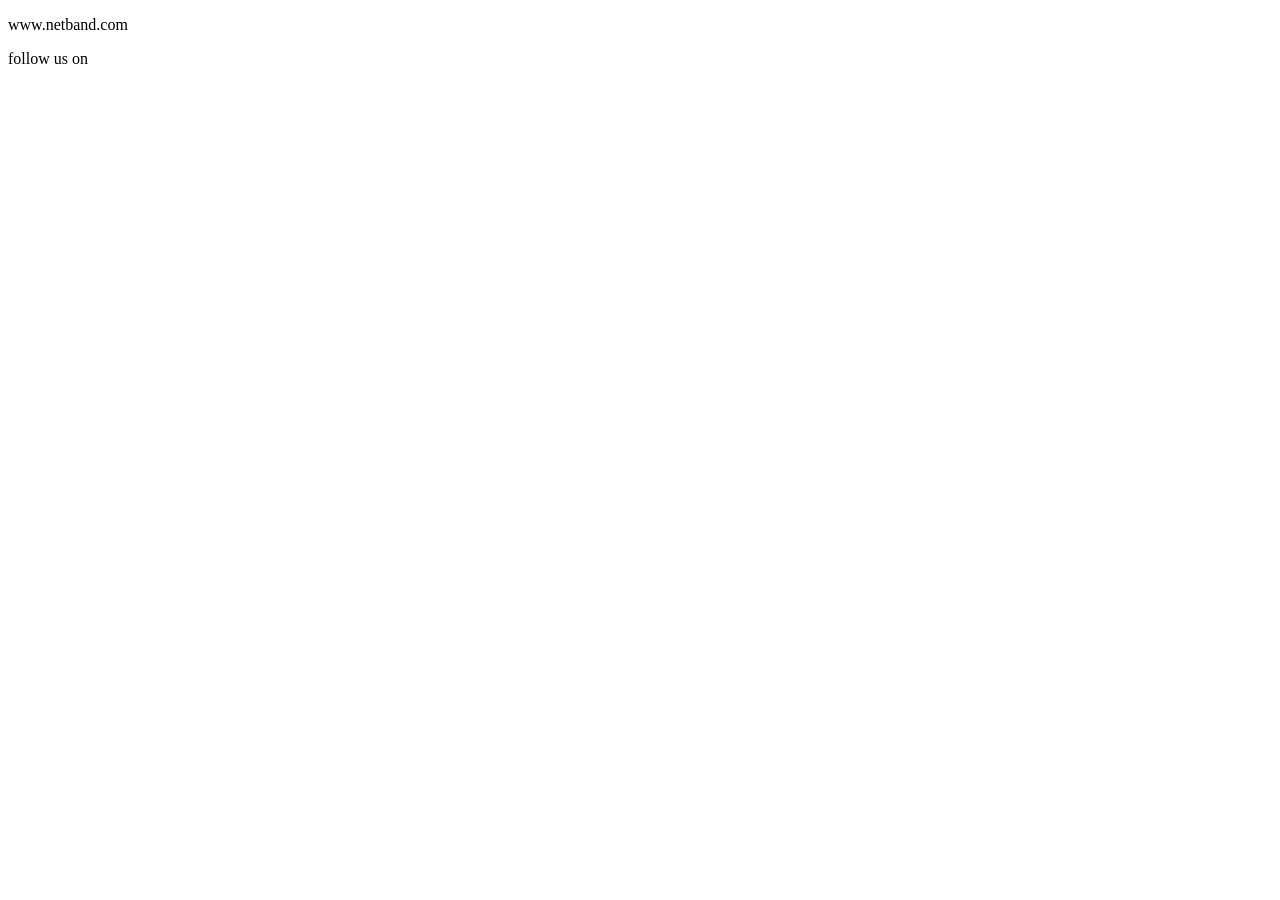
==== index.html @ 931a5ede "Add files via upload" ====
<!DOCTYPE html>
<html lang="en">
<head>
    <meta charset="UTF-8">
    <meta name="viewport" content="width=device-width, initial-scale=1.0">
    <title>Document</title>
</head>
<body>
    <div class="heading">
        <p class="netband">www.netband.com</p>
        <p>follow us on</p>
        <ul class=""></ul>
    </div>

</body>
</html>
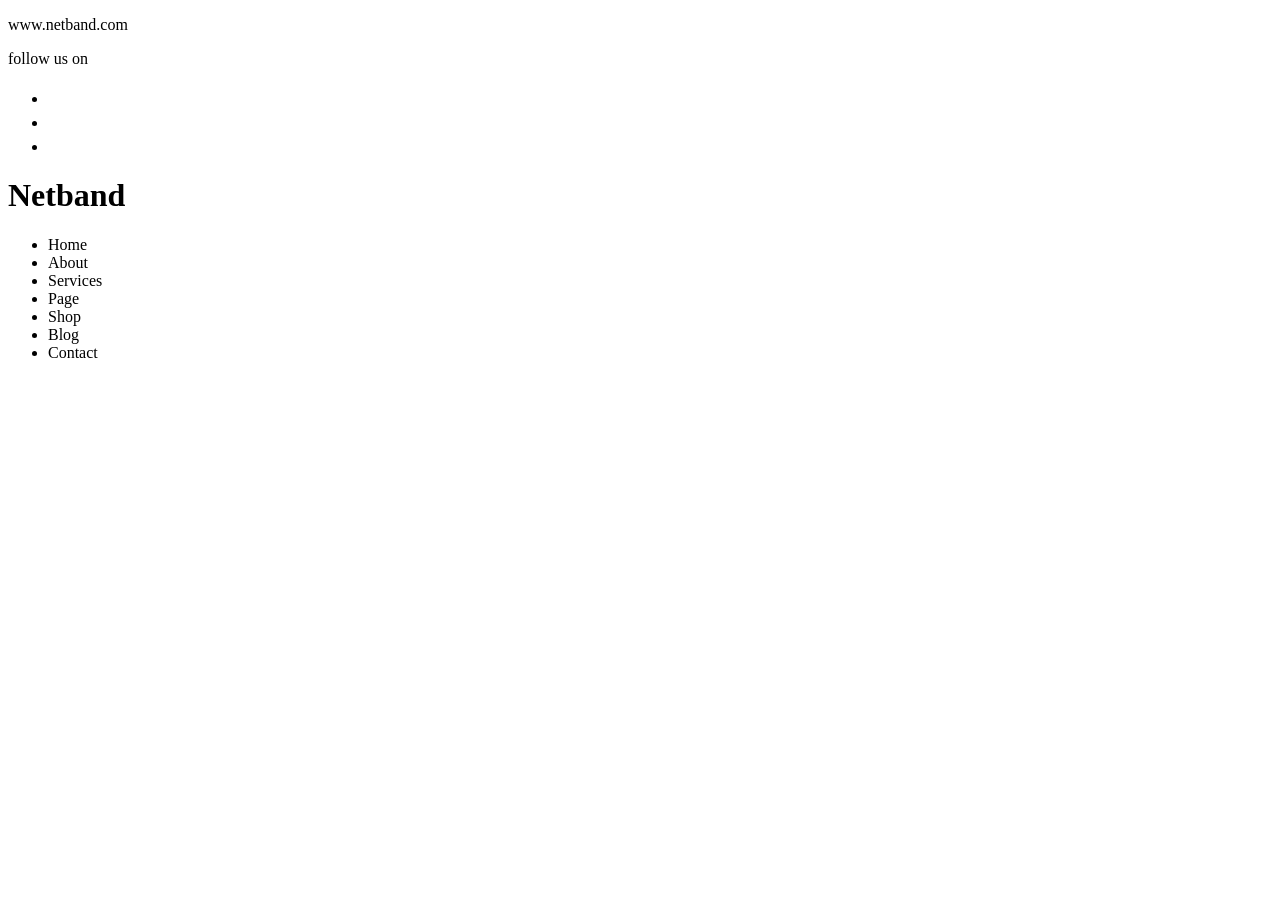
==== commit b9cace79: "second commit" ====
--- a/index.html
+++ b/index.html
@@ -3,13 +3,31 @@
 <head>
     <meta charset="UTF-8">
     <meta name="viewport" content="width=device-width, initial-scale=1.0">
-    <title>Document</title>
+    <title>Midterm</title>
 </head>
 <body>
-    <div class="heading">
+    <div class="banner">
         <p class="netband">www.netband.com</p>
         <p>follow us on</p>
-        <ul class=""></ul>
+        <ul class="link1">
+            <li><img src="img/Facebook.png" alt="Facebook"></li>
+            <li><img src="img/Twitter.png" alt="Twitter"></li>
+            <li><img src="img/Instagram.png" alt="Instagram"></li>
+        </ul>
+    </div>
+
+    <div class="heading">
+        <h1>Netband</h1>
+        <ul>
+            <li>Home</li>
+            <li>About</li>
+            <li>Services</li>
+            <li>Page</li>
+            <li>Shop</li>
+            <li>Blog</li>
+            <li>Contact</li>
+        </ul>
+
     </div>
 
 </body>
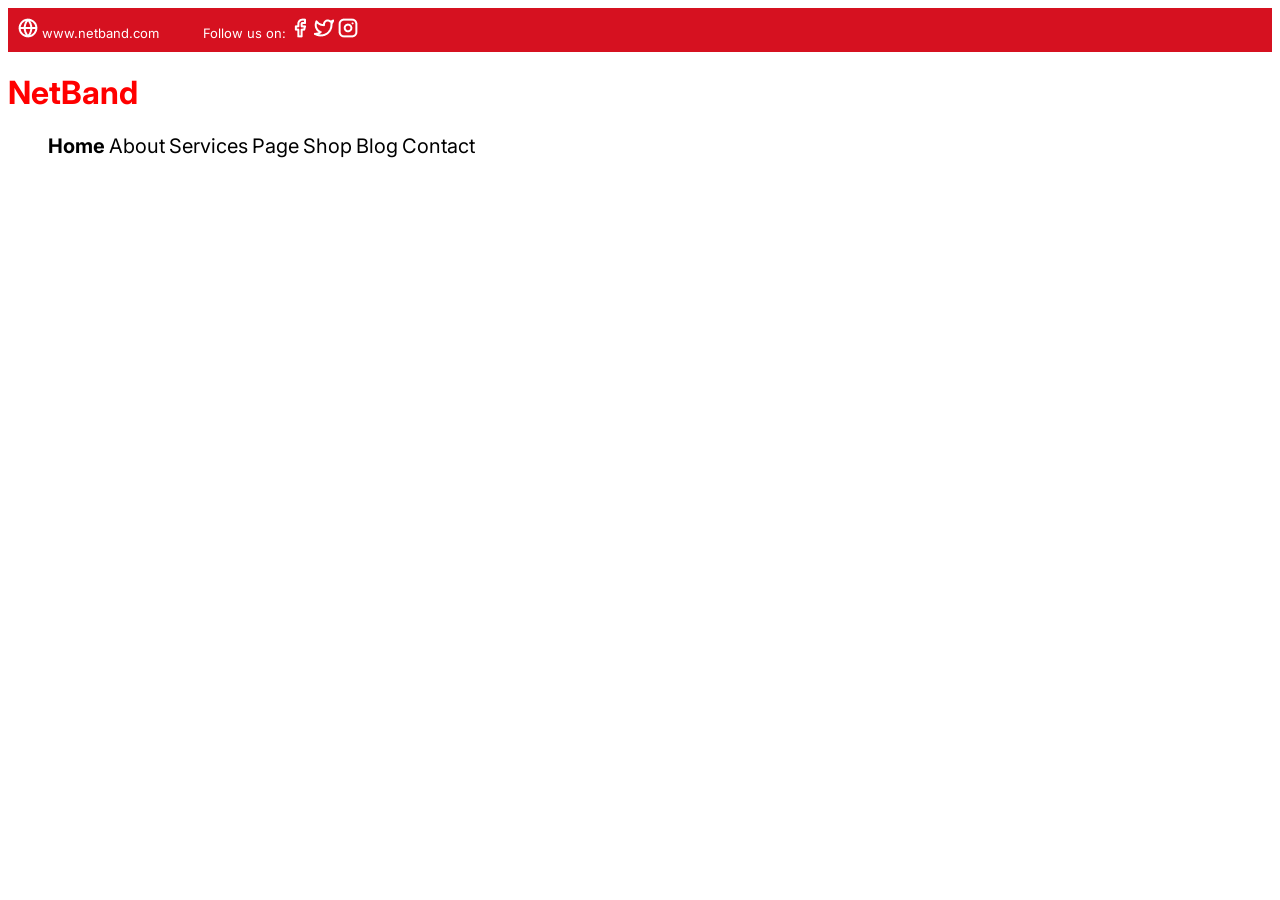
==== commit a8657a42: "Updated" ====
--- a/index.html
+++ b/index.html
@@ -5,11 +5,16 @@
     <meta name="viewport" content="width=device-width, initial-scale=1.0">
     <title>Midterm</title>
 </head>
+<link href='https://fonts.googleapis.com/css?family=Inter' rel='stylesheet'>
+<link rel="stylesheet" href="style.css">
 <body>
-    <div class="banner">
-        <p class="netband">www.netband.com</p>
-        <p>follow us on</p>
+    
+        <div class="banner">
+            <img src="banner/globe.png" alt="globe">
+            <p class="netband">www.netband.com</p>
+
         <ul class="link1">
+            <li>Follow us on:</li>
             <li><img src="img/Facebook.png" alt="Facebook"></li>
             <li><img src="img/Twitter.png" alt="Twitter"></li>
             <li><img src="img/Instagram.png" alt="Instagram"></li>
@@ -17,9 +22,10 @@
     </div>
 
     <div class="heading">
-        <h1>Netband</h1>
-        <ul>
-            <li>Home</li>
+        
+        <h1 class="Net">NetBand</h1>
+        <ul class="Menu">
+            <li><b>Home</b></li>
             <li>About</li>
             <li>Services</li>
             <li>Page</li>
@@ -29,6 +35,5 @@
         </ul>
 
     </div>
-
 </body>
 </html>
--- a/style.css
+++ b/style.css
@@ -0,0 +1,32 @@
+.banner{
+    background: #D61120;
+    padding: 10px;
+}
+
+.netband{
+    font-family: 'Inter';font-size: 13px;
+    color: white;
+    display: inline;
+}
+
+.link1 {
+    list-style-type: none; 
+    display: inline;
+}
+.link1 > li {
+    font-family: 'Inter';font-size: 13px;
+    color: white;
+    list-style-type: none; 
+    display: inline;
+}
+
+.heading > ul > li {
+    font-family: 'Inter';font-size: 20px;
+    list-style-type: none;
+    display: inline;
+}
+
+.Net{
+    font-family: 'Inter';font-size: 32px;
+    color: red;
+}
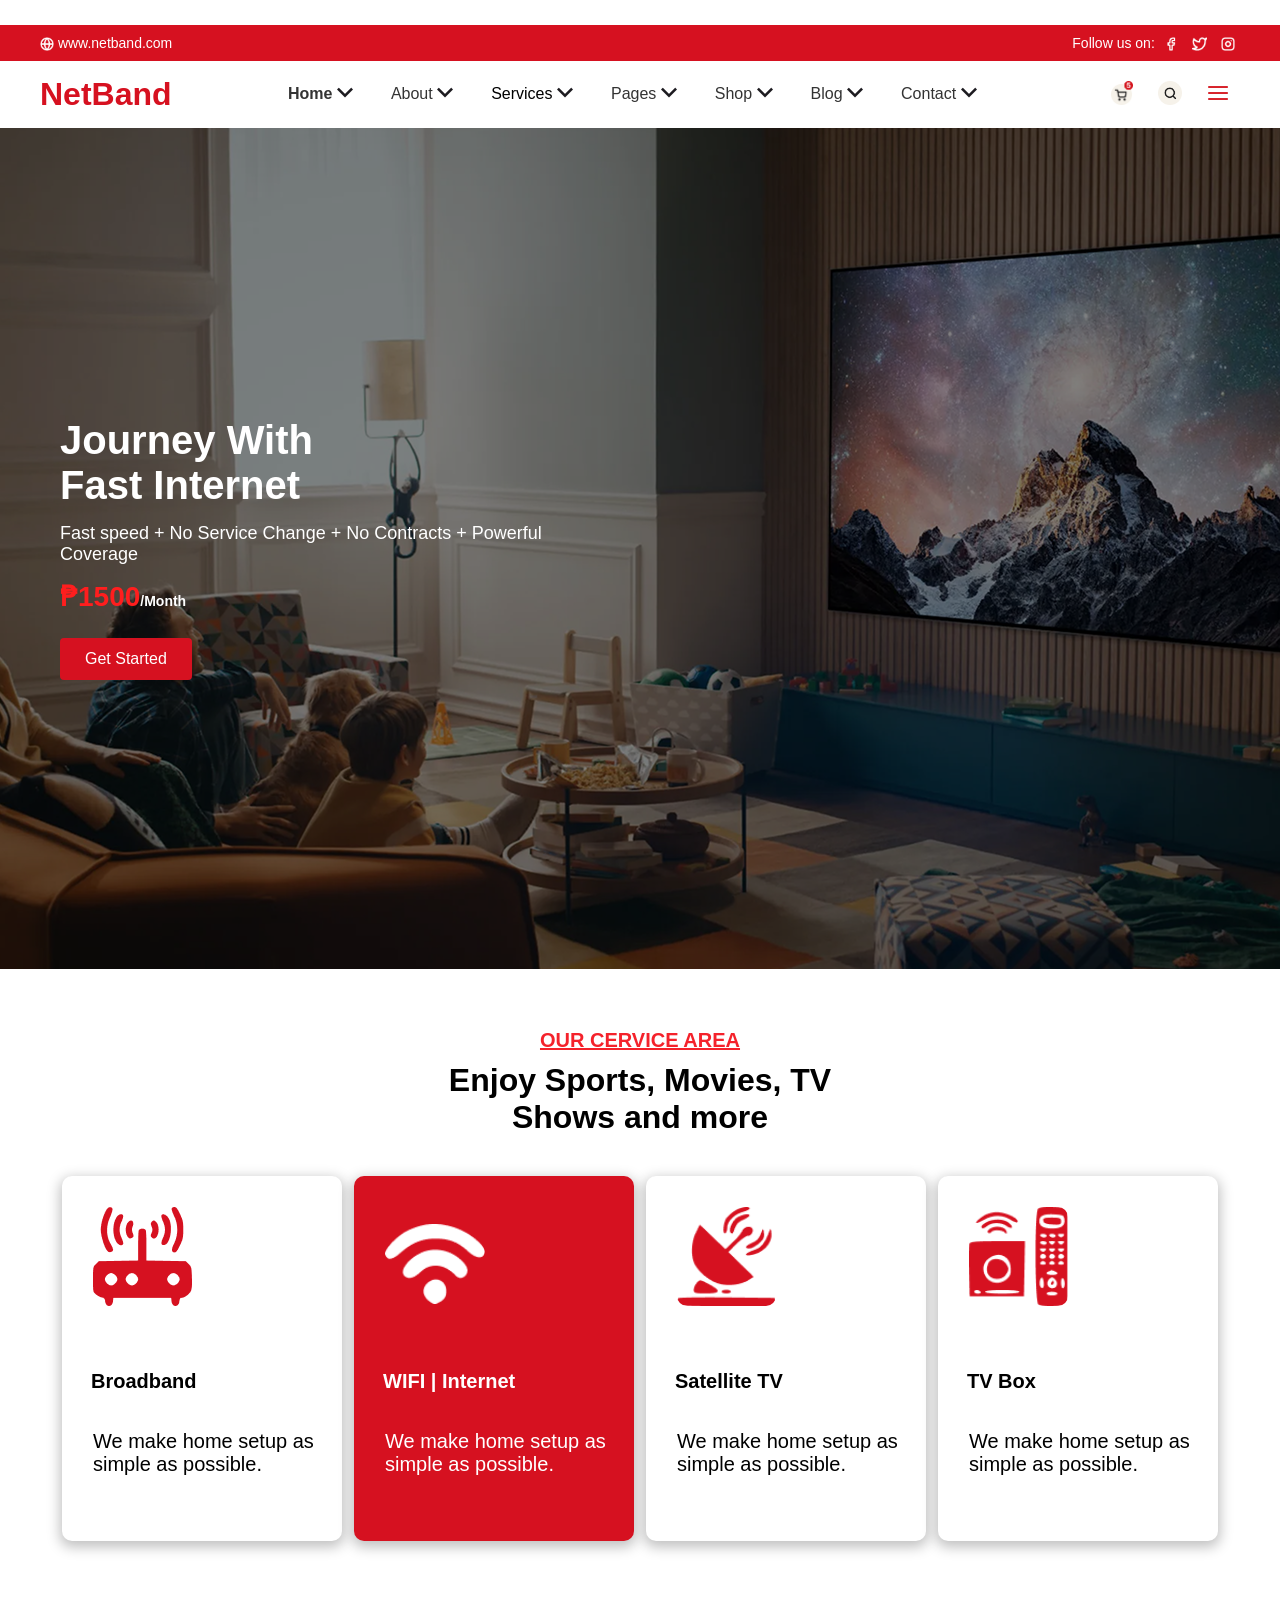
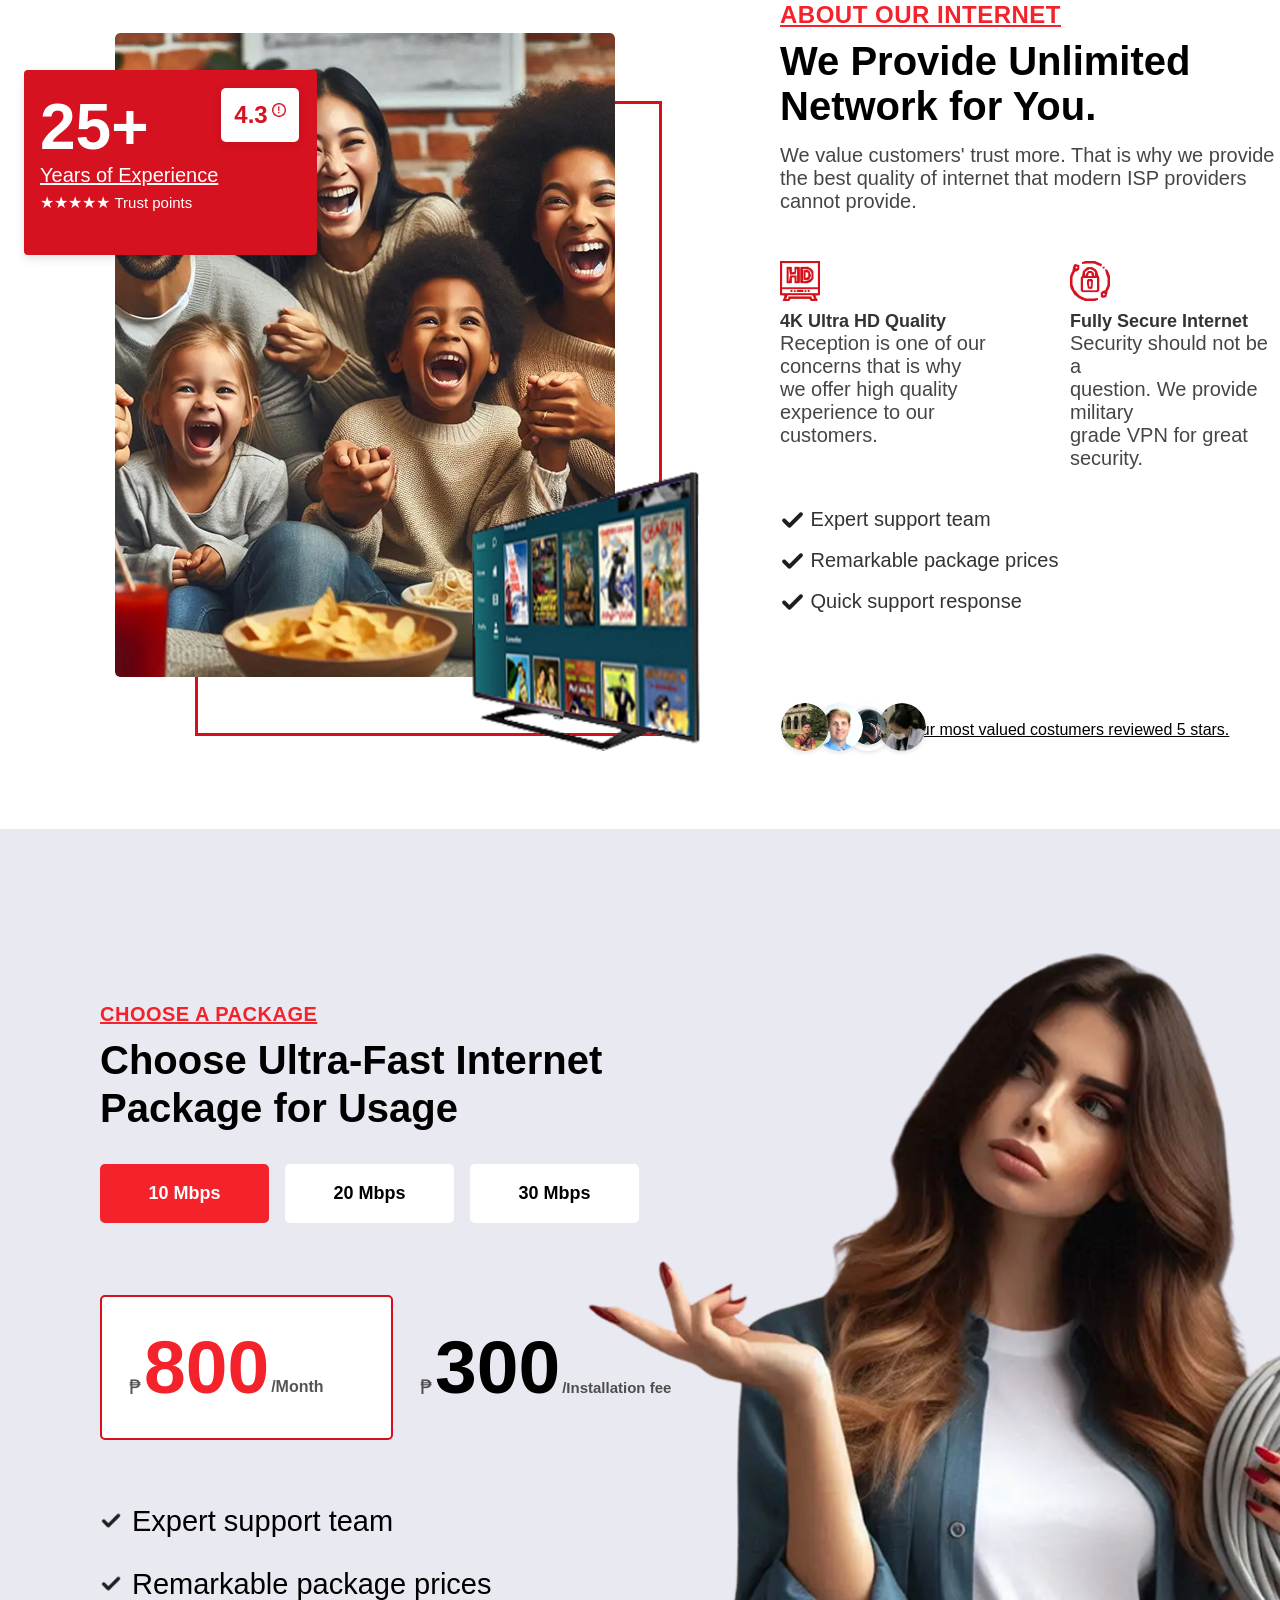
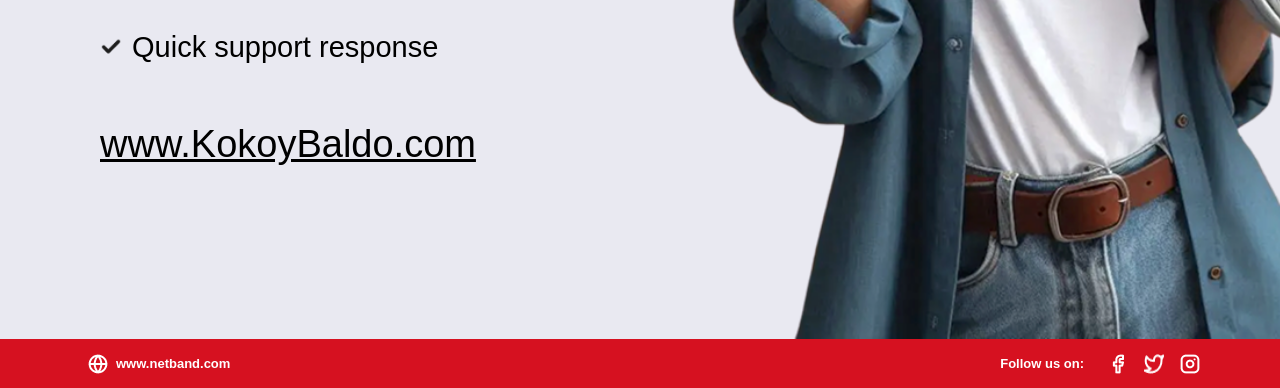
==== commit 23efb8e2: "Add files via upload" ====
--- a/index.html
+++ b/index.html
@@ -1,39 +1,199 @@
 <!DOCTYPE html>
 <html lang="en">
 <head>
-    <meta charset="UTF-8">
-    <meta name="viewport" content="width=device-width, initial-scale=1.0">
-    <title>Midterm</title>
+  <meta charset="UTF-8" />
+  <meta name="viewport" content="width=device-width, initial-scale=1.0"/>
+  <title>Home</title>
+  <link rel="stylesheet" href="./css/style.css" />
 </head>
-<link href='https://fonts.googleapis.com/css?family=Inter' rel='stylesheet'>
-<link rel="stylesheet" href="style.css">
 <body>
+
+  <!-- Header Top -->
+  <div class="header-top">
+    <span style="float: left;">
+      <img src="./images/globe.png" alt="globe" style="height: 14px; vertical-align: middle;" />
+      www.netband.com
+    </span>
+    Follow us on:
+    <img src="./images/Facebook.png" alt="Facebook" style="height: 14px; vertical-align: middle; margin: 0 5px;" />
+    <img src="./images/twitter.png" alt="Twitter" style="height: 14px; vertical-align: middle; margin: 0 5px;" />
+    <img src="./images/Instagram.png" alt="Instagram" style="height: 14px; vertical-align: middle; margin: 0 5px;" />
+  </div>
+
+  <!-- Navbar -->
+  <div class="navbar">
+    <h1>NetBand</h1>
+    <div class="nav-links">
+      <ul>
+        <li><strong>Home <img src="images/arrow.png" alt=""></strong> </li>
+        <li>About <img src="images/arrow.png" alt=""></li>
+        <li> <a href="kokoybaldo.html">Services <img src="images/arrow.png" alt=""></a></li>
+        <li>Pages <img src="images/arrow.png" alt=""></li>
+        <li>Shop <img src="images/arrow.png" alt=""></li>
+        <li>Blog <img src="images/arrow.png" alt=""></li>
+        <li>Contact <img src="images/arrow.png" alt=""></li>
+      </ul>
+    </div>
+    <div class="icons">
+      <img src="./images/cart.png" alt="cart" style="height: 24px; margin: 0 10px;" />
+      <img src="./images/search.png" alt="search" style="height: 24px; margin: 0 10px;" />
+      <img src="./images/Menu.png" alt="menu" style="height: 24px; margin: 0 10px;" />
+    </div>
+  </div>
+
+  <!-- Hero Section -->
+  <div class="hero">
+    <div class="hero-before"></div>
+    <div class="hero-content">
+      <img src="./images/fam.png" alt="" style="display: none;" />
+      <h2>Journey With<br>Fast Internet</h2>
+      <p>Fast speed + No Service Change + No Contracts + Powerful Coverage</p>
+      <p class="price">₱1500<span style="font-size: 14px; color: white;">/Month</span></p>
+      <button>Get Started</button>
+    </div>
+  </div>
+
+  <!-- Service Section -->
+  <div class="service-area">
+    <h4><u>OUR CERVICE AREA</u></h4>
+    <h2>Enjoy Sports, Movies, TV <br> Shows and more</h2>
+    <div class="cards">
+      <div class="card">
+        <img class="pic"src="./images/broadband.png"alt="">
+        <h3>Broadband</h3>
+        <p>We make home setup as <br> simple as possible.</p>
+      </div>
+      <div class="card active">
+        <img class="pic" src="./images/wifi.png" alt="">
+        <h3>WIFI | Internet</h3>
+        <p>We make home setup as <br> simple as possible.</p>
+      </div>
+      <div class="card">
+        <img class="pic" src="./images/satellite.png" alt="">
+        <h3>Satellite TV</h3>
+        <p>We make home setup as <br> simple as possible.</p>
+      </div>
+      <div class="card">
+        <img class="pic" src="./images/tvbox.png" alt="">
+        <h3>TV Box</h3>
+        <p>We make home setup as <br> simple as possible.</p>
+      </div>
+    </div>
+  </div>
+
+
+<!-- 3rd paaaaaaaaaart -->
+ <section class="about-our-internet">
+      <div class="container">
+        <!-- Left: Image, Badge, and TV inside one red border -->
+        <div class="border">
+          <div class="image-box">
+            <img src="./images/kids.png" alt="Family enjoying TV" class="family-img">
+            <div class="experience-badge">
+              <h2>25+</h2>
+              <p>Years of Experience</p>
+              <div class="stars">★★★★★ <small>Trust points</small> </div>
+              <!-- <small>Trust points</small> -->
+              <div class="rating-bubble">4.3 <img src="images/i-con.png" alt="icon" class="i-con"></div>
+            </div>
+          </div>
+          <img src="./images/tv.png" class="tv-bottom" />
+        </div>
     
-        <div class="banner">
-            <img src="banner/globe.png" alt="globe">
-            <p class="netband">www.netband.com</p>
+        <!-- Right: Content -->
+        <div class="content">
+          <h4 class="subtitle">ABOUT OUR INTERNET</h4>
+          <h2>We Provide Unlimited Network for You.</h2>
+          <p class="description">We value customers' trust more. That is why we provide the best quality of internet that modern ISP providers cannot provide.</p>
+    
+          <div class="features">
+            <div class="feature">
+              <img src="./images/hd.png" alt="HD Icon" class="icon">
+              <div>
+                <h3>4K Ultra HD Quality</h3>
+                <p>Reception is one of our concerns that is why we offer high quality experience to our customers.</p>
+              </div>
+            </div>
+            <div class="feature">
+              <img src="images/lock.png" alt="Lock Icon" class="icon">
+              <div>
+                <h3>Fully Secure Internet</h3>
+                <p>Security should not be a <br> question. We provide military <br> grade VPN for great security.</p>
+              </div>
+            </div>
+          </div>
+    
+          <ul class="checklist">
+            <li><img src="./images/Check.png" alt="Check" class="check-icon"> Expert support team</li>
+            <li><img src="./images/Check.png" alt="Check" class="check-icon"> Remarkable package prices</li>
+            <li><img src="./images/Check.png" alt="Check" class="check-icon"> Quick support response</li>
+          </ul>
+    
+          <div class="reviews">
+            <div class="avatar-group">
+              <img src="images/avatar1.png" class="avatar4">
+              <img src="images/avatar2.png" class="avatar3">
+              <img src="images/avatar3.png" class="avatar2">
+              <img src="images/avatar4.png" class="avatar1">
+            </div>
+          </div>
+          <div class="review-text">
+            <u>4 of our most valued costumers reviewed 5 stars.</u>
+          </div>
+        </div>
+      </div>
+    </section>    
 
-        <ul class="link1">
-            <li>Follow us on:</li>
-            <li><img src="img/Facebook.png" alt="Facebook"></li>
-            <li><img src="img/Twitter.png" alt="Twitter"></li>
-            <li><img src="img/Instagram.png" alt="Instagram"></li>
-        </ul>
-    </div>
+<!-- 4th paaart -->
+<section class="choose-package">
+        <div class="choose-package-left">
+          <h4 class="subtitle">CHOOSE A PACKAGE</h4>
+          <h2 class="package-title">Choose Ultra-Fast Internet Package for Usage</h2>
 
-    <div class="heading">
-        
-        <h1 class="Net">NetBand</h1>
-        <ul class="Menu">
-            <li><b>Home</b></li>
-            <li>About</li>
-            <li>Services</li>
-            <li>Page</li>
-            <li>Shop</li>
-            <li>Blog</li>
-            <li>Contact</li>
-        </ul>
+          <div class="package-cards-row">
+            <div class="package-card active">10 Mbps</div>
+            <div class="package-card">20 Mbps</div>
+            <div class="package-card">30 Mbps</div>
+          </div>
 
-    </div>
+          <div class="pricing-row">
+            <div class="pricing-box">
+              <span class="peso">₱</span><span class="big-price red">800</span><span class="per">/Month</span>
+            </div>
+            <div class="install-fee">
+              <span class="peso">₱</span><span class="big-price">300</span><span class="per">/Installation fee</span>
+            </div>
+          </div>
+
+          <ul class="package-features-list">
+            <li><img src="./images/Check.png" class="checkmark" alt="check"> Expert support team</li>
+            <li><img src="images/Check.png" class="checkmark" alt="check"> Remarkable package prices</li>
+            <li><img src="images/Check.png" class="checkmark" alt="check"> Quick support response</li>
+          </ul>
+
+          <a href="kokoybaldo.html" class="package-footer-link">www.KokoyBaldo.com</a>
+        </div>
+        <div class="choose-package-right">
+          <img src="images/girl.png" alt="Woman" class="woman-img">
+        </div>
+      </section>
+
+<!-- Footer continuation from Figma -->
+<div class="footer-bar">
+  <div class="footer-left">
+    <img src="images/globe.png" alt="" class="icon">
+    www.netband.com
+  </div>
+  <div class="footer-right">
+    <span>Follow us on:</span>
+    <span class="social-icons">
+      <img src="images/Facebook.png" alt="" class="icon">
+      <img src="images/twitter.png" alt="" class="icon">
+      <img src="images/Instagram.png" alt="" class="icon">
+    </span>
+    
+  </div>
+</div>
+
 </body>
-</html>+</html>
--- a/css/style.css
+++ b/css/style.css
@@ -0,0 +1,766 @@
+* {
+  margin: 0;
+  padding: 0;
+  box-sizing: border-box;
+}
+
+body {
+  background-color: #fff;
+  color: #333;
+  font-family: 'Roboto', sans-serif;
+}
+
+/* Header Top */
+.header-top {
+  margin-top: 25px;
+  background-color: #d61120;
+  color: white;
+  padding: 10px 40px;
+  font-size: 14px;
+  text-align: right;
+  position: relative;
+}
+
+/* Navbar */
+.navbar {
+  background-color: white;
+  padding: 15px 40px;
+  display: flex;
+  justify-content: space-between;
+  align-items: center;
+  box-shadow: 0 2px 5px rgba(0, 0, 0, 0.1);
+}
+
+.navbar h1 {
+  color: #d61120;
+  font-size: 32px;
+}
+
+.nav-links ul {
+  list-style: none;
+  display: flex;
+  gap: 30px;
+}
+
+.nav-links li {
+  font-size: 16px;
+  font-weight: 500;
+  cursor: pointer;
+  vertical-align: middle;
+  position: relative;
+  bottom: 10px;
+}
+
+.nav-links img {
+  position: relative;
+  top: 10px;
+  margin-left: -8px;
+}
+
+.nav-links a{
+text-decoration: none;
+color: #000;
+}
+
+/* Hero Section */
+.hero {
+  display: flex;
+  align-items: center;
+  justify-content: space-between;
+  background: url(../images/fam.png) no-repeat center center/cover;
+  height: 841px;
+  color: white;
+  padding: 0 60px;
+  position: relative;
+}
+
+.hero-before {
+  position: absolute;
+  top: 0;
+  left: 0;
+  height: 100%;
+  width: 100%;
+  background: rgba(0, 0, 0, 0.5);
+  z-index: 1;
+}
+
+.hero-content {
+  position: relative;
+  max-width: 500px;
+  z-index: 2;
+}
+
+.hero-content h2 {
+  font-size: 40px;
+  font-weight: 700;
+  margin-bottom: 10px;
+}
+
+.hero-content p {
+  margin: 15px 0;
+  font-size: 18px;
+}
+
+.hero-content .price {
+  font-size: 28px;
+  color: #ff1e1e;
+  font-weight: bold;
+}
+
+.hero-content button {
+  margin-top: 10px;
+  padding: 12px 25px;
+  background-color: #d61120;
+  border: none;
+  color: white;
+  font-size: 16px;
+  border-radius: 4px;
+  cursor: pointer;
+}
+
+/* Service Area */
+.service-area {
+  text-align: center;
+  padding: 60px 20px;
+}
+
+.service-area h4 {
+  color: #F4222B;
+  margin-bottom: 10px;
+  font-size: 20px;
+  font-weight: 900;
+}
+
+.service-area h2 {
+  color: black;
+  margin-bottom: 40px;
+  font-weight: 700;
+  font-size: 32px;
+}
+
+.cards {
+display: flex;
+justify-content: center;
+gap: 12px; /* Match Figma spacing */
+flex-wrap: wrap;
+}
+
+.card {
+background: #fff;
+padding: 31px 31px 24px 31px; /* Approximate Figma padding */
+border-radius: 10px;
+text-align: left;
+width: 280px;
+height: 365px;
+box-shadow: 0px 4px 13px 2px rgba(0,0,0,0.25);
+display: flex;
+flex-direction: column;
+align-items: flex-start;
+justify-content: flex-start;
+}
+
+.card img.pic {
+width: 99px;
+height: 99px;
+margin-bottom: 24px;
+border-radius: 10px;
+}
+
+.card h3 {
+white-space: nowrap;
+position: relative;
+display: inline;
+vertical-align: left;
+font-family: 'Inter', sans-serif;
+font-weight: 800;
+font-size: 20px;
+color: #000;
+padding-left: 43px;
+top: 30px;
+right: 45px;
+width: 100px;
+height: 50px;
+margin: 10px 0;
+
+}
+
+.card p {
+font-family: 'Inter', sans-serif;
+font-weight: 400;
+font-size: 20px;
+margin: 0;
+color: #000;
+text-align: left;
+position: relative;
+top: 30px;
+width: 500px; 
+height: 80px;
+text-align: justify;
+}
+
+.card.active {
+background-color: #d61120;
+}
+
+.card.active p {
+color: white;
+top: 49px;
+}
+
+.card.active h3{
+color: white;
+top: 49px;
+}
+
+.card.active > .pic{
+position: relative;
+top: 17px;
+width: 100px;
+height: 80px;
+}
+
+.pic{
+display: block;
+margin-left: 0;
+}
+
+
+/* 3rd part */
+ .about-our-internet .container {
+    display: flex;
+    gap: 340px; /* Increased gap for more space between image and content */
+    align-items: flex-start;
+  }
+
+
+  .image-box {
+    position: relative;
+    flex: 1;
+  }
+  
+  /* FAM.PNG */
+  .image-box img {
+    position: relative;
+    border-radius: 5px;
+    background-repeat: no-repeat;
+    width: 500px;
+    height: auto;
+    margin-left: 91px;
+  }
+  
+  .tv-bottom{
+    position: relative;
+    top: -24.7em; right: -27.9em;
+    width: 230.78px;
+    height: 280px;
+  }
+  .border {
+    height: 500px;
+    width: 400px;
+    position: relative;
+    display: inline-block;
+    padding: 32px 24px;
+    background: #fff;
+  }
+  
+  .border::before {
+    content: "";
+    position: absolute;
+    top: 100px;   /* Adjust this to move the border vertically */
+    left: 195px;  /* Adjust this to move the border horizontally */
+    width: 461px;
+    height: 629px;
+    border: 3px solid #D4111A;
+    /* box-shadow: 0 4px 24px rgba(212, 17, 26, 0.10); */
+    border-radius: 0; /* match your needs */
+  }
+  
+  .experience-badge {
+    position: relative;
+    bottom: 38.2em;
+    background: #d61120;
+    color: white;
+    padding: 20px 16px;
+    border-radius: 4px;
+    width: 293px;
+    height: 185px;
+    font-family: 'Montserrat', sans-serif;
+    text-align: left;
+    box-shadow: 0 4px 10px rgba(0,0,0,0.1);
+    box-sizing: border-box;
+  }
+  
+  .experience-badge h2 {
+    font-size: 64px;
+    font-weight: 700;
+    margin: 0;
+  }
+  
+  .experience-badge small {
+    font-size: 15px;
+    color: #fff;
+    /* font-weight: 400; */
+  }
+
+  .experience-badge p{
+    text-decoration: underline;
+    font-size: 20px;
+  }
+  
+  .experience-badge .stars {
+    font-size: 16px;
+    margin: 6px 0;
+  }
+  
+  .experience-badge .rating-bubble {
+    position: absolute;
+    top: 18px;
+    right: 18px;
+    width: 78px;
+    height: 54px;
+    background: #fff;
+    color: #d61120;
+    font-weight: 700;
+    padding: 0;
+    border-radius: 5px;
+    font-size: 24px;
+    box-shadow: 0 2px 8px rgba(0,0,0,0.10);
+    display: flex;
+    align-items: center;
+    /* gap: 4px; */
+    /* top: 12px; */
+    /* right: 12px; */
+    justify-content: center;
+  }
+  
+  .rating-bubble .i-con{
+    width:14px; 
+    height:14px; 
+    margin-left: 4px;
+    margin-bottom: 10px;
+}
+  
+  
+  .content {
+    flex: 1;
+    max-width: 600px;
+    margin-left: 40px; /* Added margin for finer control */
+  }
+  
+  .subtitle {
+    color: #d61120;
+    font-weight: bold;
+    text-transform: uppercase;
+    margin-bottom: 10px;
+  }
+  
+  .content p{
+    font-size: 20px;
+    color: #000000BA;
+  }
+  .content h2 {
+    font-size: 40px;
+    margin-bottom: 15px;
+    color: #000;
+  }
+  
+  .content h4{
+    font-size: 24px;
+    color: #F4222B;
+    text-decoration-line: underline;
+    font-weight: 900 ;
+  }
+  
+  .description {
+    margin-bottom: 30px;
+    color: #555;
+  }
+  
+  .features {
+    display: flex;
+    gap: 30px;
+    margin-bottom: 30px;
+  }
+  
+  .feature {
+    display: flex;
+    flex-direction: column;
+    align-items: flex-start;
+    gap: 10px;
+    max-width: 500px;
+    text-align: left;
+    margin-top: 18px;
+  }
+  
+  .feature .icon {
+    width: 40px;
+    height: 40px;
+  }
+  
+  .feature h3 {
+    margin: 0;
+    font-size: 18px;
+    font-weight: bold;
+  }
+  
+  .features .feature:nth-child(2){
+    margin-left: 50px;
+  }
+  .feature-desc {
+    font-size: 16px;
+    color: #555;
+    margin-top: 8px;
+  }
+  
+  .feature, .feature-desc {
+    max-width: 300px;
+    width: 100%;
+  }
+  
+  .checklist {
+    list-style: none;
+    padding: 0;
+    margin-bottom: px;
+  }
+  .checklist img{
+    list-style: none;
+    padding: 0;
+    margin-bottom: 8px;
+    margin-top: 8px;
+    vertical-align: middle;
+  }
+  
+  .checklist li {
+    font-size: 20px;
+    margin-bottom: 0;
+    color: #333;
+  }
+  
+  .reviews {
+    display: flex;
+    align-items: center;
+    gap: 16px;
+    margin-top: 20px;
+    justify-content: flex-start;
+  }
+  
+  .avatar-group {
+    display: flex;
+    align-items: center;
+    margin-top: 60px;
+  }
+  
+  .avatar-group .avatar,
+  .avatar1,
+  .avatar2,
+  .avatar3,
+  .avatar4 {
+    width: 48px;
+    height: 48px;
+    border-radius: 50%;
+    object-fit: cover;
+    box-shadow: 0 2px 4px rgba(0,0,0,0.1);
+    margin-left: -12px;
+    position: relative;
+    left: 0;
+    right: 0;
+  }
+  
+  .avatar1{
+    position: relative;
+    left: -95px;
+  }
+  .avatar2{
+    position: relative;
+    left: -25px;
+  }
+  
+  .avatar3{
+    position: relative;
+    left: 40px;
+  }
+  
+  .avatar4{
+    position: relative;
+    left: 110px;
+  }
+  
+  .review-text {
+    font-size: 16px;
+    color: #000;
+    text-align: left;
+    font-weight: normal;
+    margin: 0;
+    text-align:center;
+    margin-top: -30px;
+    margin-left: 50px;
+  }
+
+/* 4th paaaaart */
+ .inline-icon {
+  vertical-align: middle;
+  width: 18px;
+  height: 18px;
+  margin-left: 2px;
+  margin-bottom: 1px;
+  }
+  
+  .choose-package {
+    background: #E9E9F1;
+    padding: 0 0 40px 0;
+    display: flex;
+    align-items: center;
+    margin-top: 90px;
+    justify-content: flex-start;
+    margin-bottom: 0;
+    padding-bottom: 0;
+  }
+
+  .choose-package h4{
+    text-decoration: underline;
+  }
+  
+  .choose-package-left {
+    flex: 1;
+    margin-left: 100px;
+    display: flex;
+    flex-direction: column;
+    align-items: flex-start;
+  }
+  
+  .choose-package-right {
+    flex: 1;
+    display: flex;
+    align-items: center;
+    justify-content: center;
+    margin-bottom: 0;
+    padding-bottom: 0;
+  }
+  
+  .woman-img {
+    display: block;
+    margin-top: 110px; /* Move her down a bit */
+    position: relative;
+    left: -100px;     /* Adjust this value so her hand is under '30mbps' */
+    height: 1000px;  
+    width: 1000px;
+    margin-bottom: 0;
+    padding-bottom: 0;
+  }
+  
+  .subtitle {
+    color: #F4222B;
+    font-size: 20px;
+    font-weight: 900;
+    margin-bottom: 10px;
+    text-transform: uppercase;
+    letter-spacing: 0.5px;
+    text-align: left;
+    text-decoration: none;
+  }
+  
+  .package-title {
+    color: #000;
+    font-size: 40px;
+    font-weight: 700;
+    margin-bottom: 32px;
+    text-align: left;
+    line-height: 1.2;
+  }
+  
+  .package-cards-row {
+    display: flex;
+    gap: 16px;
+    margin-bottom: 32px;
+  }
+  
+  .package-card {
+    width: 169px;
+    height: 59px;
+    border-radius: 5px;
+    background: #fff;
+    color: #000;
+    font-family: 'Inter', sans-serif;
+    font-size: 18px;
+    font-weight: 700;
+    display: flex;
+    align-items: center;
+    justify-content: center;
+    cursor: pointer;
+    border: none;
+  }
+  .package-card.active {
+    background: #F4222B;
+    color: #fff;
+  }
+  .package-card .active {
+    border: 1.5px solid #E9E9F1;
+  }
+  
+  .pricing-row {
+    display: flex;
+    align-items: center;
+    margin-bottom: 32px;
+    gap: 0;
+    height: 145px;
+    margin-top: 32px; /* Increase this value to move both boxes further down */
+  }
+  
+  .pricing-box {
+    width: 293px;
+    height: 145px;
+    background: #fff;
+    border: 2px solid #D4111A;
+    border-radius: 5px;
+    display: flex;
+    align-items: center;
+    justify-content: flex-start;
+    padding-left: 27px;
+    box-sizing: border-box;
+    font-family: 'Inter', sans-serif;
+    font-weight: 700;
+    font-size: 75px;
+    color:#F4222B;
+    margin-top: 16px;
+  }
+  .pricing-box .peso {
+    margin-top: 40px;
+    font-size: 20px;
+    font-weight: 400;
+    margin-right: 2px;
+  }
+  
+  .pricing-box .peso, .pricing-box .per, .install-fee .peso, .install-fee .per {
+    color: #000000AB;
+    
+    
+  }
+  .pricing-box .per, .install-fee .per {
+    font-weight: 700;
+    margin-top: 40px; 
+  }
+  
+  .pricing-box .per {
+    font-size: 16px;
+    margin-left: 2px;
+  }
+  
+  .install-fee .per {
+    font-size: 15px;
+    margin-left: 2px;
+  }
+  
+  .install-fee {
+    display: flex;
+    align-items: center;
+    font-family: 'Inter', sans-serif;
+    font-size: 75px;
+    font-weight: 700;
+    color: #000;
+    height: 145px;
+    margin-left: 27px;
+    margin-top: 16px;
+    white-space: nowrap;
+  }
+
+  .install-fee .peso {
+    font-size: 20px;
+    font-weight: 400;
+    margin-right: 2px;
+    margin-top: 40px;
+  
+  }
+  
+  .package-features-list {
+    list-style: none;
+    padding: 0;
+    margin: 0 0 32px 0;
+    font-size: 16px;
+    color: #000;
+    font-family: 'Inter', sans-serif;
+    margin-top: 30px; 
+    font-weight: 35;
+    line-height: 1.9;
+  }
+
+  .package-features-list li {
+    display: flex;
+    align-items: center;
+    margin-bottom: 8px;
+    font-size: 20px;
+    font-weight: 400;
+  }
+  .checkmark {
+    width: 22px;
+    height: 22px;
+    margin-right: 10px;
+    vertical-align: middle;
+    display: inline-block;
+  }
+  
+  .package-footer-link {
+    font-size: 38px;
+    color: #000;
+    font-family: 'Inter', sans-serif;
+    font-weight: 400;
+    text-decoration: underline;
+    margin-top: 8px;
+    display: inline-block;
+  }
+  
+  .footer-bar {
+    width: 100%;
+    background: #D61120;
+    color: #fff;
+    font-family: 'Inter', sans-serif;
+    font-size: 13px;
+    font-weight: 600;
+    display: flex;
+    justify-content: space-between;
+    align-items: center;
+    padding: 0 80px;
+    height: 49px;
+    box-sizing: border-box;
+    margin-top: 0;
+  }
+  .footer-left {
+    display: flex;
+    align-items: center;
+    gap: 8px;
+  }
+  .footer-right {
+    display: flex;
+    align-items: center;
+    gap: 8px;
+  }
+  .footer-right span {
+    color: #fff;
+    font-family: 'Inter', sans-serif;
+    font-size: 13px;
+    font-weight: 600;
+  }
+  .footer-bar .icon {
+    width: 20px;
+    height: 20px;
+    margin-left: 8px;
+  }
+  .footer-bar .social-icons {
+    margin-left: 8px;
+    display: flex;
+    gap: 8px;
+  }
+  
+  /* Expert list font style from Figma */
+  .package-features-list li {
+    font-family: 'Inter', sans-serif;
+    font-size: 29px;
+    font-weight: 200;
+    color: #000;
+  }
+  
+  .header-white {
+    width: 100%;
+    height: 16px;
+    background: #fff;
+  }
+  
